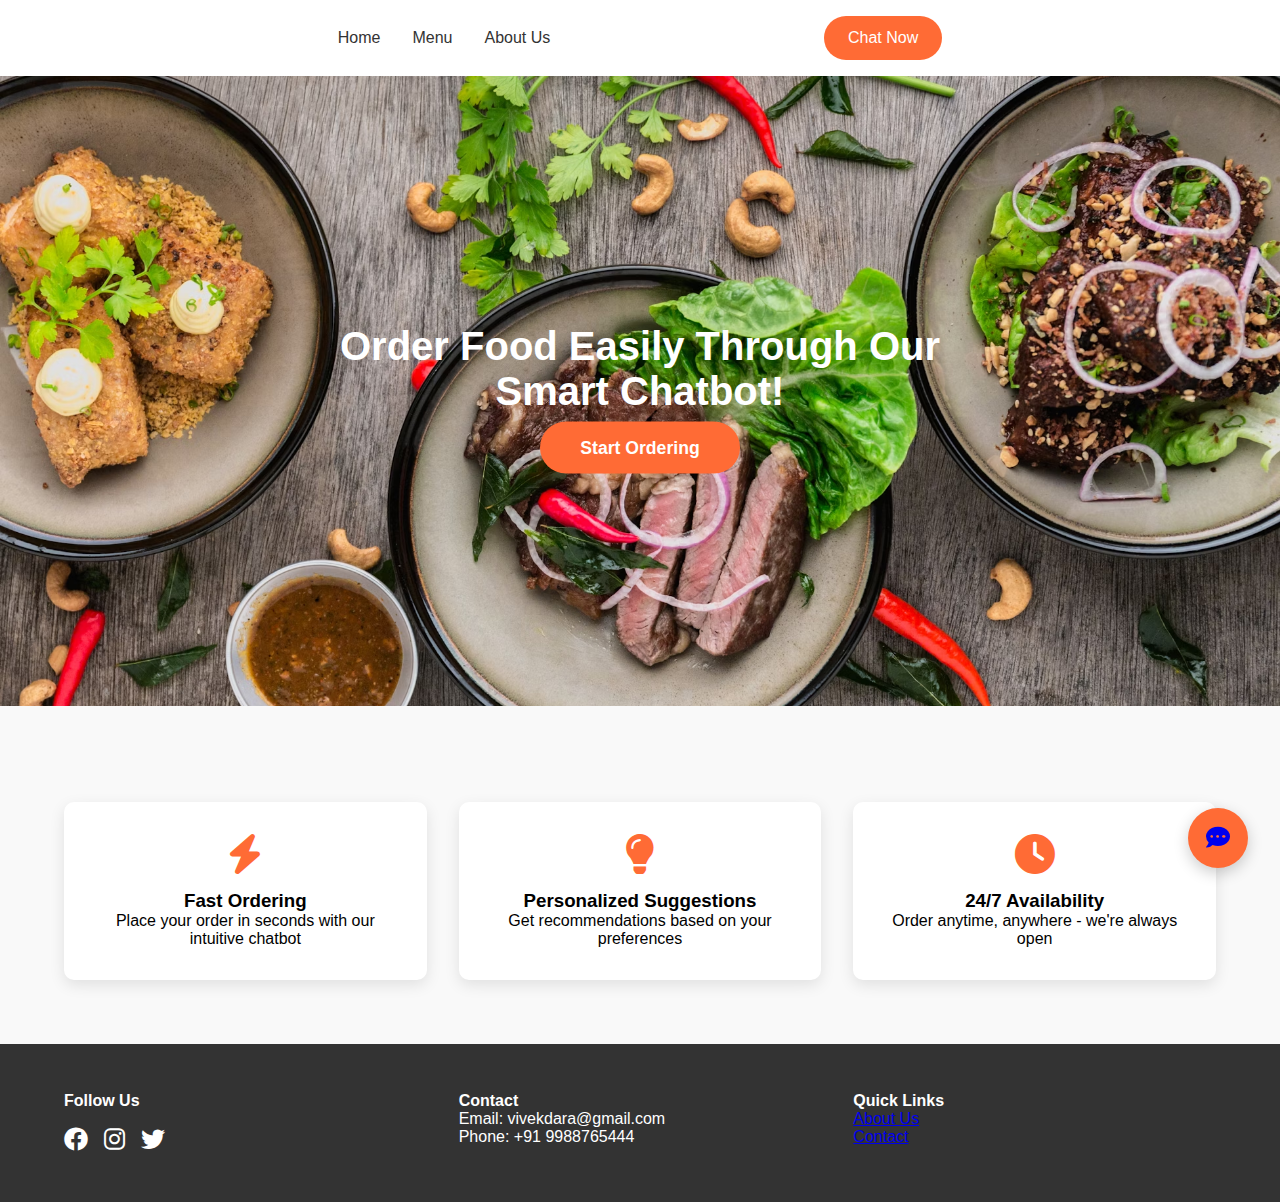
==== index.html @ fa8ebf71 "update" ====
<!DOCTYPE html>
<html lang="en">
<head>
    <meta charset="UTF-8">
    <meta name="viewport" content="width=device-width, initial-scale=1.0">
    <title>MH-Restaurant</title>
    <link rel="stylesheet" href="style.css">
    <link rel="stylesheet" href="https://cdnjs.cloudflare.com/ajax/libs/font-awesome/6.0.0/css/all.min.css">
    
    
    
</head>
<body>
    <header>
        
        <nav>
            <a href="menu1.html">Home</a>
            <a href="menu1.html">Menu</a>
            <a href="#about">About Us</a>
            <!-- <a href="#contact">Contact</a> -->
        </nav>


        <a href="#chat" class="chat-button">Chat Now</a>
    </header>

    <section class="main">
        <div class="main-cont">
            <h1>Order Food Easily Through Our Smart Chatbot!</h1>

            <a href="demoo.html" class="order-btn">Start Ordering</a>
        </div>

    </section>

    <section class="features">
        <div class="features-grid">
            <div class="feature-card">
                <i class="fas fa-bolt"></i>
                <h3>Fast Ordering</h3>
                <p>Place your order in seconds with our intuitive chatbot</p>
            </div>

            <div class="feature-card">
                <i class="fas fa-lightbulb"></i>
                <h3>Personalized Suggestions</h3>
                <p>Get recommendations based on your preferences</p>
            </div>

            <div class="feature-card">
                <i class="fas fa-clock"></i>
                <h3>24/7 Availability</h3>
                <p>Order anytime, anywhere - we're always open</p>
            </div>


        </div>
    </section>

    <footer>
        <div class="footer-content">
            <div>
                <h4>Follow Us</h4>
                <div class="social-icons">
                    <a href="#"><i class="fab fa-facebook"></i></a>
                    <a href="https://www.instagram.com/mr__single__420/?hl=en"><i class="fab fa-instagram"></i></a>
                    <a href="#"><i class="fab fa-twitter"></i></a>
                </div>
            </div>
            <div>
                <h4>Contact</h4>
                <p>Email: vivekdara@gmail.com</p>
                <p>Phone: +91 9988765444</p>
            </div>
            <div>
                <h4>Quick Links</h4>
                <!-- <p><a href="#menu">Menu</a></p> -->
                <p><a href="#about">About Us</a></p>
                <p><a href="#contact">Contact</a></p>
            </div>
        </div>
    </footer>

    <div class="chatbot-icon">
        <a href="menu.html"  >

            <i class="fas fa-comment-dots"></i>
        </a>
    </div>



</body>
</html>
---- style.css ----
* {
    margin: 0;
    padding: 0;
    box-sizing: border-box;
    font-family: 'Arial', sans-serif;
}


header {
    background: #fff;
    padding: 1rem 5%;
    display: flex;
    justify-content: space-evenly;
    align-items: center;
}



nav {
    display: flex;
    gap: 2rem;
}

nav a {
    text-decoration: none;
    color: #333;
    font-weight: 500;
}



.chat-button {
    background: #ff6b35;
    color: white;
    padding: 0.8rem 1.5rem;
    border-radius: 25px;
    text-decoration: none;
}


.main {
    height: 70vh;

    background: url('img/main-back.avif');

    background-size: cover;
    background-position: center;
    position: relative;
    
}

.main-cont {
    position: absolute;
    
    top: 50%;
    left: 50%; 
     transform: translate(-50%, -50%);
    text-align: center;
    color: white;
}

.main-cont h1 {
    font-size: 2.5rem;
    margin-bottom: 1.5rem;
}

.order-btn {
    background: #ff6b35;
    color: white;
    padding: 1rem 2.5rem;
    border-radius: 30px;
    text-decoration: none;
    font-weight: bold;
    font-size: 1.1rem;
}


.features {
    padding: 4rem 5%;
    background: #f9f9f9;
}

.features-grid {
    display: grid;
    grid-template-columns: repeat(auto-fit, minmax(250px, 1fr));
    gap: 2rem;
    margin-top: 2rem;
}

.feature-card {
    background: white;
    padding: 2rem;
    border-radius: 10px;
    text-align: center;
    box-shadow: 0 5px 15px rgba(0,0,0,0.1);
}

.feature-card i {
    font-size: 2.5rem;
    color: #ff6b35;
    margin-bottom: 1rem;
}


.chatbot-icon {
    position: fixed;
    bottom: 2rem;
    right: 2rem;
    background: #ff6b35;

    /* color: white; */
    font-size: 1.5rem;

    width: 60px;
    height: 60px;
    border-radius: 50%;
    display: flex;
    align-items: center;
    justify-content: center;
    cursor: pointer;
    box-shadow: 0 5px 15px rgba(0,0,0,0.2);
}




footer {
    background: #333;
    color: white;
    padding: 3rem 5%;
}

.footer-content {
    display: grid;
    grid-template-columns: repeat(auto-fit, minmax(200px, 1fr));
    gap: 2rem;
}

.social-icons {
    display: flex;
    gap: 1rem;
    margin-top: 1rem;
}

.social-icons a {
    color: white;
    font-size: 1.5rem;
}


@media (max-width: 768px) {
    nav {
        display: flex;
    }

    .hero-content h1 {
        font-size: 1.8rem;
        padding: 0 1rem;
    }

    .features-grid {
        grid-template-columns: 1fr;
    }
}

@media (max-width: 480px) {
    .hero {
        height: 50vh;
    }

    .hero-content h1 {
        font-size: 1.5rem;
    }

    .order-btn {
        padding: 0.8rem 1.5rem;
        font-size: 1rem;
    }

    .chatbot-icon {
        width: 35px;
        height: 30px;
        bottom: 1rem;
        right: 1rem;
        
    }
}
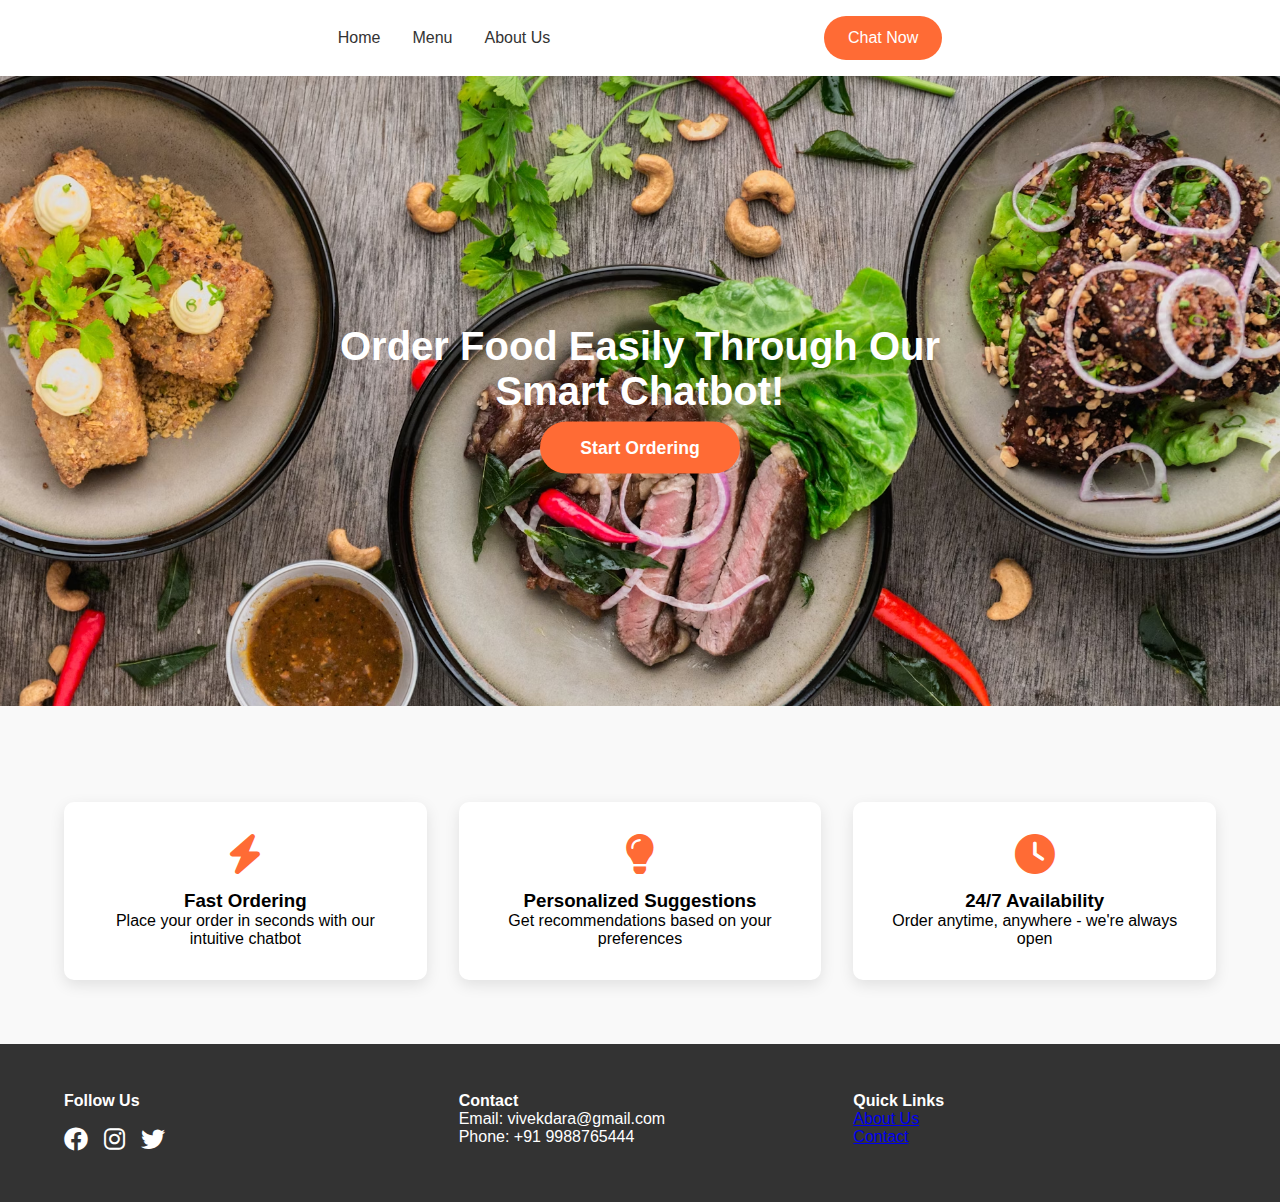
==== commit 0d6895ba: "bot" ====
--- a/index.html
+++ b/index.html
@@ -21,14 +21,14 @@
         </nav>
 
 
-        <a href="#chat" class="chat-button">Chat Now</a>
+        <a href="Bot.html" class="chat-button">Chat Now</a>
     </header>
 
     <section class="main">
         <div class="main-cont">
             <h1>Order Food Easily Through Our Smart Chatbot!</h1>
 
-            <a href="demoo.html" class="order-btn">Start Ordering</a>
+            <a href="Bot1.html" class="order-btn">Start Ordering</a>
         </div>
 
     </section>
@@ -81,12 +81,15 @@
         </div>
     </footer>
 
-    <div class="chatbot-icon">
-        <a href="menu.html"  >
+    <!-- <div class="chatbot-icon">
+        <a href="Bot.html"  >
 
             <i class="fas fa-comment-dots"></i>
         </a>
-    </div>
+    </div> -->
+
+
+    <script src="//code.tidio.co/prkeajrsmhrlejkm4om2sogunbqhvw05.js" async></script>
 
 
 
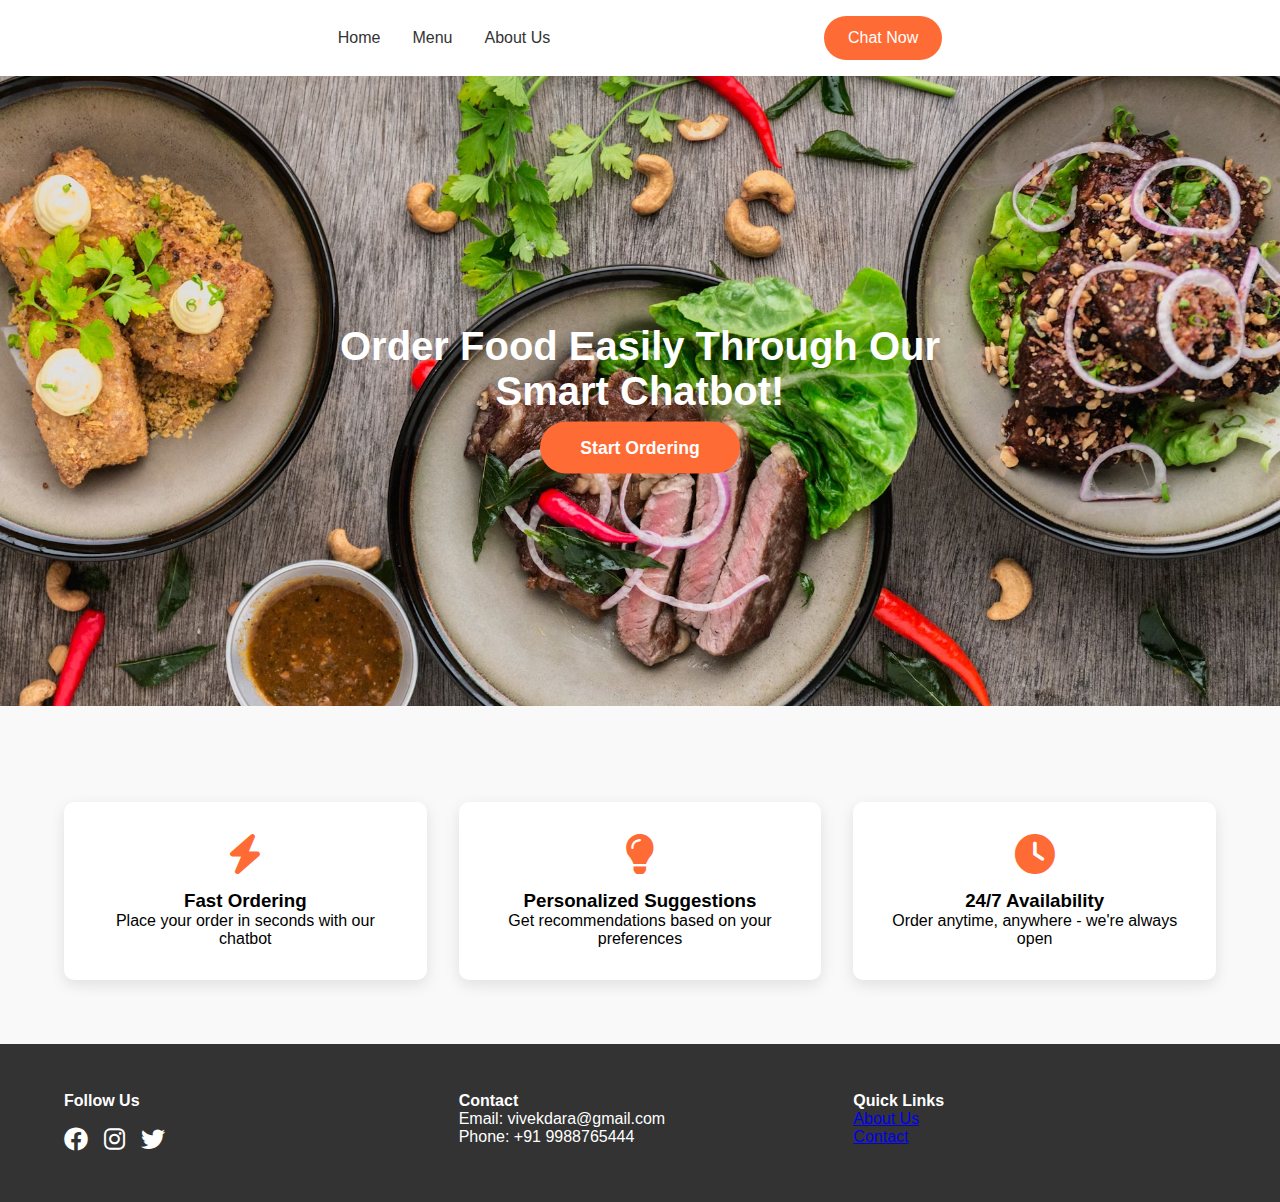
==== commit 5211bb23: "updated admin panel" ====
--- a/index.html
+++ b/index.html
@@ -3,7 +3,7 @@
 <head>
     <meta charset="UTF-8">
     <meta name="viewport" content="width=device-width, initial-scale=1.0">
-    <title>MH-Restaurant</title>
+    <title>Skyler Foods</title>
     <link rel="stylesheet" href="style.css">
     <link rel="stylesheet" href="https://cdnjs.cloudflare.com/ajax/libs/font-awesome/6.0.0/css/all.min.css">
     
@@ -14,21 +14,21 @@
     <header>
         
         <nav>
-            <a href="menu1.html">Home</a>
-            <a href="menu1.html">Menu</a>
+            <a href="menu.html">Home</a>
+            <a href="menu.html">Menu</a>
             <a href="#about">About Us</a>
             <!-- <a href="#contact">Contact</a> -->
         </nav>
 
 
-        <a href="Bot.html" class="chat-button">Chat Now</a>
+        <a href="Chatbot.html" class="chat-button">Chat Now</a>
     </header>
 
     <section class="main">
         <div class="main-cont">
             <h1>Order Food Easily Through Our Smart Chatbot!</h1>
 
-            <a href="Bot1.html" class="order-btn">Start Ordering</a>
+            <a href="menu.html" class="order-btn">Start Ordering</a>
         </div>
 
     </section>
@@ -38,7 +38,7 @@
             <div class="feature-card">
                 <i class="fas fa-bolt"></i>
                 <h3>Fast Ordering</h3>
-                <p>Place your order in seconds with our intuitive chatbot</p>
+                <p>Place your order in seconds with our  chatbot</p>
             </div>
 
             <div class="feature-card">
